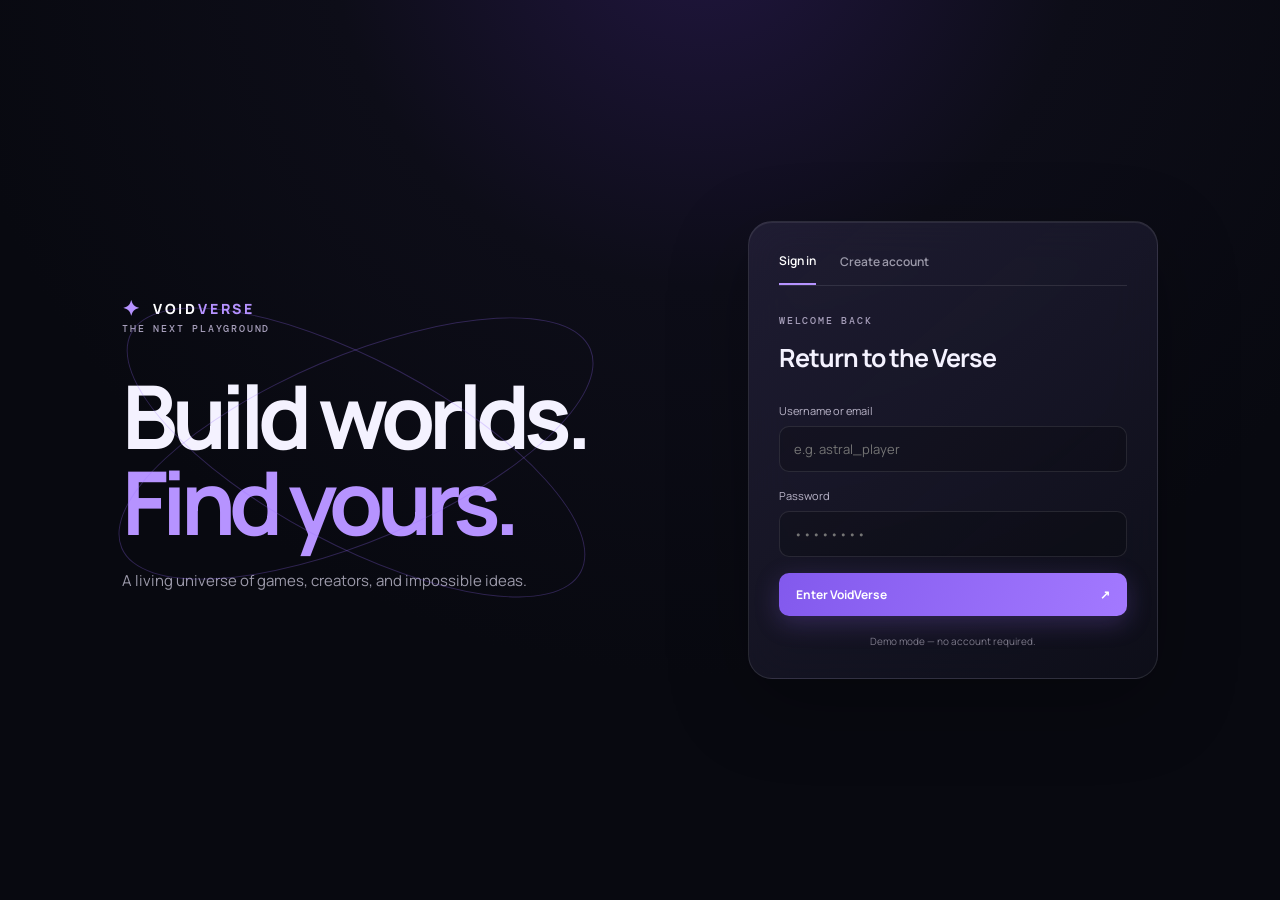
==== Website/VoidVerse/index.html @ f5cad40e "Add complete responsive VoidVerse game hub with economy, customization, and studio systems." ====
<!doctype html>
<html lang="en">
<head>
  <meta charset="UTF-8" />
  <meta name="viewport" content="width=device-width, initial-scale=1.0" />
  <meta name="theme-color" content="#090a12" />
  <title>VoidVerse — Play beyond the horizon</title>
  <link rel="stylesheet" href="styles.css" />
</head>
<body>
  <div class="ambient ambient-one"></div>
  <div class="ambient ambient-two"></div>

  <section class="auth-gate" id="authGate">
    <div class="auth-copy">
      <div class="brand-lockup"><span class="brand-mark">✦</span><span>VOID<span>VERSE</span></span></div>
      <p class="eyebrow">THE NEXT PLAYGROUND</p>
      <h1>Build worlds.<br /><em>Find yours.</em></h1>
      <p class="hero-copy">A living universe of games, creators, and impossible ideas.</p>
      <div class="orbit orbit-a"></div><div class="orbit orbit-b"></div>
    </div>
    <div class="auth-card glass-card">
      <div class="auth-tabs"><button class="tab active" data-auth="signin">Sign in</button><button class="tab" data-auth="signup">Create account</button></div>
      <div class="auth-form" data-form="signin">
        <p class="eyebrow">WELCOME BACK</p><h2>Return to the Verse</h2>
        <label>Username or email<input id="signinName" type="text" placeholder="e.g. astral_player" /></label>
        <label>Password<input id="signinPassword" type="password" placeholder="••••••••" /></label>
        <button class="primary full" id="signinButton">Enter VoidVerse <span>↗</span></button>
        <p class="form-note" id="signinNote">Demo mode — no account required.</p>
      </div>
      <div class="auth-form hidden" data-form="signup">
        <p class="eyebrow">START YOUR STORY</p><h2>Claim your constellation</h2>
        <label>Choose a username<input id="signupName" type="text" placeholder="e.g. nova_builder" /></label>
        <label>Email address<input id="signupEmail" type="email" placeholder="you@voidverse.space" /></label>
        <label>Create password<input id="signupPassword" type="password" placeholder="••••••••" /></label>
        <button class="primary full" id="signupButton">Create account <span>↗</span></button>
        <p class="form-note" id="signupNote">Your new profile begins with 150 TIX.</p>
      </div>
    </div>
  </section>

  <main class="app-shell hidden" id="appShell">
    <header class="topbar">
      <a class="brand-lockup" href="#top"><span class="brand-mark">✦</span><span>VOID<span>VERSE</span></span></a>
      <nav class="desktop-nav"><a class="nav-link active" href="#discover">Discover</a><a class="nav-link" href="#customize">Avatar</a><a class="nav-link" href="#studio">Studio</a></nav>
      <div class="top-actions"><div class="wallet-pill"><span class="tix-dot">T</span><strong id="topTix">150</strong><span class="vv-dot">✦</span><strong id="topVv">0</strong></div><button class="avatar-button" id="logoutButton">NV</button></div>
    </header>

    <section class="welcome" id="top"><div><p class="eyebrow">THURSDAY, SEPTEMBER 24</p><h1>Good evening, <span id="playerName">Nova</span>.</h1><p class="subtle">The Verse is waiting for your next move.</p></div><button class="icon-button" aria-label="Notifications">♢<i></i></button></section>

    <section class="featured glass-card" id="discover">
      <div class="featured-art"><div class="planet planet-one"></div><div class="planet planet-two"></div><div class="featured-star">✦</div><span class="floating-label label-one">NEW REALMS</span><span class="floating-label label-two">∞</span></div>
      <div class="featured-content"><div class="tag-row"><span class="tag violet">FEATURED</span><span class="tag">12K PLAYING</span></div><h2>Neon Drift:<br /><em>Afterlight</em></h2><p>Race through an electric city that never sleeps. Team up, drift fast, leave a mark.</p><button class="primary" id="playButton">Play now <span>↗</span></button></div>
    </section>

    <section class="section-block"><div class="section-heading"><div><p class="eyebrow">CURATED FOR YOU</p><h2>Explore worlds</h2></div><button class="text-button">View all <span>→</span></button></div><div class="game-grid"><article class="game-card"><div class="game-art art-cosmic"><span>✦</span></div><h3>Cosmic Garden</h3><p>Relaxing · 4.8 ★</p></article><article class="game-card"><div class="game-art art-echo"><span>◈</span></div><h3>Echoes of Nowhere</h3><p>Adventure · 4.9 ★</p></article><article class="game-card"><div class="game-art art-rush"><span>↯</span></div><h3>Hyper Rush</h3><p>Racing · 4.7 ★</p></article></div></section>

    <section class="economy-panel glass-card"><div class="section-heading"><div><p class="eyebrow">YOUR ECONOMY</p><h2>Vault</h2></div><span class="live-status"><i></i> LIVE</span></div><div class="wallet-grid"><div class="balance-card tix-card"><span class="currency-icon">T</span><div><span class="currency-label">TIX</span><strong id="tixBalance">150</strong><small>Earned currency</small></div></div><div class="balance-card vv-card"><span class="currency-icon">✦</span><div><span class="currency-label">VV TOKENS</span><strong id="vvBalance">0</strong><small>Premium currency</small></div></div></div><div class="exchange-card"><div><span class="eyebrow">TRANSACTION CARD</span><h3>Convert TIX to VV</h3><p>Burn exactly <b>50 TIX</b> to receive <b>10 VV Tokens</b>.</p></div><button class="secondary" id="exchangeButton">Exchange <span>↗</span></button></div><p class="toast" id="economyToast"></p></section>

    <section class="customizer-section" id="customize"><div class="section-heading"><div><p class="eyebrow">IDENTITY LAB</p><h2>Make it yours</h2></div><span class="section-count">01 / 03</span></div><div class="customizer-layout glass-card"><div class="avatar-stage"><div class="stage-grid"></div><div class="character"><div class="char-halo"></div><div class="char-head"><span class="char-eye left"></span><span class="char-eye right"></span></div><div class="char-body"></div><div class="char-leg left"></div><div class="char-leg right"></div></div><span class="stage-caption">LIVE PREVIEW</span></div><div class="custom-controls"><div class="control-group"><div class="control-title"><span>Color mesh</span><span class="selected-color" id="selectedColorName">Violet</span></div><div class="color-nodes"><button class="color-node selected" data-color="violet" aria-label="Violet"></button><button class="color-node cyan" data-color="cyan" aria-label="Cyan"></button><button class="color-node lime" data-color="lime" aria-label="Lime"></button><button class="color-node coral" data-color="coral" aria-label="Coral"></button><button class="color-node ice" data-color="ice" aria-label="Ice"></button></div></div><div class="control-group"><div class="control-title"><span>Featured items</span><span class="muted">VV ONLY</span></div><button class="item-row" data-cost="20" data-item="Prism visor"><span class="item-icon visor">◒</span><span><b>Prism visor</b><small>+12% aura</small></span><strong>20 ✦</strong></button><button class="item-row" data-cost="35" data-item="Orbit jacket"><span class="item-icon jacket">◇</span><span><b>Orbit jacket</b><small>Rare texture</small></span><strong>35 ✦</strong></button></div></div></div><p class="toast" id="customToast"></p></section>

    <section class="studio-section" id="studio"><div class="section-heading"><div><p class="eyebrow">CREATOR MODE</p><h2>Studio baseplate</h2></div><span class="tag violet">BETA</span></div><div class="studio-card glass-card"><div class="studio-visual"><div class="baseplate"><i></i><i></i><i></i><i></i><span>+</span></div></div><div class="studio-content"><h3>Make something that lasts.</h3><p>Drop a baseplate, shape the rules, and invite the Verse in. Publishing your first instance earns a developer reward.</p><div class="reward"><span class="reward-icon">T</span><span><b>Developer reward</b><small>+100 TIX on publish</small></span></div><button class="primary full" id="publishButton">Publish Instance <span>↗</span></button><p class="toast" id="studioToast"></p></div></div></section>
    <footer><span>✦ VOIDVERSE</span><span>Made for the curious.</span><span>v0.9.4</span></footer>
  </main>
  <script src="app.js"></script>
</body>
</html>
---- Website/VoidVerse/styles.css ----
@import url('https://fonts.googleapis.com/css2?family=DM+Mono:wght@400;500&family=Manrope:wght@400;500;600;700;800&display=swap');
:root{--bg:#080910;--panel:rgba(19,20,34,.74);--line:rgba(255,255,255,.1);--text:#f4f2ff;--muted:#9c9aaa;--purple:#966cff;--purple-bright:#b693ff;--cyan:#75e9e0;--pink:#f47cd8;--lime:#d8f67c;--orange:#ff9a6c;font-family:Manrope,sans-serif;color:var(--text);background:var(--bg)}*{box-sizing:border-box}html{scroll-behavior:smooth}body{margin:0;min-width:320px;background:radial-gradient(circle at 55% -10%,#211640 0,#0d0d18 31%,var(--bg) 63%);overflow-x:hidden}.hidden{display:none!important}.ambient{position:fixed;pointer-events:none;filter:blur(90px);opacity:.22;border-radius:50%;z-index:-1}.ambient-one{width:340px;height:340px;background:#6634de;left:-160px;top:28%}.ambient-two{width:270px;height:270px;background:#1e9d99;right:-130px;top:62%}.auth-gate{min-height:100svh;display:grid;grid-template-columns:1fr 410px;gap:clamp(30px,8vw,130px);align-items:center;max-width:1100px;margin:auto;padding:48px 32px}.auth-copy{position:relative}.brand-lockup{color:#fff;text-decoration:none;letter-spacing:.2em;font-size:14px;font-weight:800;display:flex;gap:10px;align-items:center}.brand-lockup>span:last-child>span{color:var(--purple-bright)}.brand-mark{display:grid;place-items:center;color:var(--purple-bright);font-size:21px}.eyebrow{color:#a79fbb;letter-spacing:.18em;font:500 10px 'DM Mono',monospace;margin:0 0 13px}.auth-copy h1{font-size:clamp(52px,7vw,88px);line-height:.97;letter-spacing:-.07em;margin:38px 0 26px}.auth-copy h1 em,.featured h2 em{color:var(--purple-bright);font-style:normal}.hero-copy,.subtle{color:var(--muted);font-size:15px}.orbit{position:absolute;border:1px solid rgba(150,108,255,.27);border-radius:50%;transform:rotate(-23deg)}.orbit-a{width:510px;height:185px;top:20%;left:-4%;}.orbit-b{width:510px;height:185px;top:21%;left:-4%;transform:rotate(28deg)}.glass-card{background:linear-gradient(140deg,rgba(36,33,57,.78),rgba(16,17,29,.7));border:1px solid var(--line);box-shadow:0 24px 80px rgba(0,0,0,.28),inset 0 1px rgba(255,255,255,.08);backdrop-filter:blur(22px);border-radius:24px}.auth-card{padding:30px}.auth-tabs{display:flex;border-bottom:1px solid var(--line);gap:24px;margin-bottom:28px}.tab{background:none;border:0;color:var(--muted);font:600 12px Manrope;padding:0 0 14px;cursor:pointer}.tab.active{color:#fff;border-bottom:2px solid var(--purple-bright)}.auth-form h2{font-size:25px;letter-spacing:-.04em;margin:0 0 28px}.auth-form label{display:block;color:#bbb6ca;font-size:11px;margin:16px 0}.auth-form input{display:block;width:100%;margin-top:8px;border:1px solid var(--line);background:rgba(0,0,0,.2);border-radius:10px;color:white;padding:13px 14px;outline:none;font:13px Manrope}.auth-form input:focus{border-color:var(--purple)}.primary,.secondary{border:0;border-radius:10px;padding:13px 17px;color:#fff;font:700 12px Manrope;cursor:pointer;transition:.2s}.primary{background:linear-gradient(110deg,#8259ed,#a379ff);box-shadow:0 7px 25px #7551bd55}.primary:hover,.secondary:hover{transform:translateY(-2px);filter:brightness(1.1)}.secondary{background:rgba(255,255,255,.08);border:1px solid var(--line)}.full{width:100%;display:flex;justify-content:space-between;align-items:center}.form-note{color:#7c7989;font-size:10px;text-align:center;margin:18px 0 0}.app-shell{max-width:1180px;margin:auto;padding:0 34px}.topbar{height:80px;display:flex;align-items:center;justify-content:space-between;border-bottom:1px solid rgba(255,255,255,.05)}.desktop-nav{display:flex;gap:30px;margin-left:65px}.nav-link{color:#767486;text-decoration:none;font-size:12px}.nav-link.active,.nav-link:hover{color:#fff}.top-actions{display:flex;align-items:center;gap:14px}.wallet-pill{display:flex;gap:7px;align-items:center;background:rgba(255,255,255,.05);border:1px solid var(--line);padding:8px 12px;border-radius:30px;font:11px 'DM Mono'}.tix-dot,.vv-dot,.reward-icon{display:grid;place-items:center;border-radius:50%;width:18px;height:18px;font-size:10px}.tix-dot,.reward-icon{background:var(--orange);color:#21100a}.vv-dot{color:#171022;background:var(--purple-bright)}.avatar-button{height:32px;width:32px;border:1px solid #9e7dff;background:#332061;color:#d6c7ff;border-radius:50%;font-size:9px;font-weight:700;cursor:pointer}.welcome{display:flex;justify-content:space-between;align-items:end;padding:58px 0 35px}.welcome h1{font-size:35px;letter-spacing:-.06em;margin:0 0 8px}.welcome h1 span{color:var(--purple-bright)}.icon-button{position:relative;background:none;border:1px solid var(--line);color:#b5b0c1;border-radius:50%;width:37px;height:37px;font-size:22px}.icon-button i{position:absolute;width:5px;height:5px;background:var(--pink);border-radius:50%;right:8px;top:7px}.featured{display:grid;grid-template-columns:1.05fr 1fr;overflow:hidden;min-height:300px}.featured-art{position:relative;overflow:hidden;background:radial-gradient(circle at 42% 43%,#9f42cb 0,#572b86 22%,#171634 54%,#090a11 80%);min-height:300px}.featured-art:after{content:'';position:absolute;inset:0;background:linear-gradient(130deg,transparent 40%,rgba(0,0,0,.7))}.planet{position:absolute;border-radius:50%;filter:blur(1px)}.planet-one{height:180px;width:180px;background:linear-gradient(135deg,#ffd59a,#f078aa 30%,#5b4ce0 70%);left:22%;top:20%;box-shadow:0 0 45px #f26fe6}.planet-two{height:75px;width:75px;background:#4ae0cb;right:12%;top:9%;box-shadow:0 0 25px #54e5d2}.featured-star{position:absolute;z-index:2;right:22%;bottom:21%;color:#fff;font-size:38px}.floating-label{position:absolute;z-index:3;background:#ffffff12;border:1px solid #ffffff2c;border-radius:20px;padding:6px 10px;font:9px 'DM Mono';backdrop-filter:blur(8px)}.label-one{left:9%;top:15%}.label-two{right:10%;bottom:20%;color:var(--purple-bright);font-size:22px}.featured-content{padding:41px 44px}.tag-row{display:flex;gap:7px}.tag{border:1px solid var(--line);border-radius:30px;padding:5px 8px;color:#bbb5c6;font:9px 'DM Mono'}.tag.violet{border-color:#7f5bc2;background:#7743a544;color:#d7c5ff}.featured h2{font-size:40px;letter-spacing:-.06em;line-height:.98;margin:22px 0 13px}.featured-content p{color:var(--muted);font-size:12px;line-height:1.6;max-width:360px;margin-bottom:26px}.section-block,.economy-panel,.customizer-section,.studio-section{margin-top:70px}.section-heading{display:flex;justify-content:space-between;align-items:end;margin-bottom:20px}.section-heading h2{font-size:25px;letter-spacing:-.05em;margin:0}.text-button{border:0;background:none;color:#a88aff;font-size:11px;cursor:pointer}.text-button span{font-size:16px;margin-left:8px}.game-grid{display:grid;grid-template-columns:repeat(3,1fr);gap:15px}.game-card h3{font-size:13px;margin:12px 0 4px}.game-card p{color:#777485;font-size:10px;margin:0}.game-art{height:170px;border:1px solid var(--line);border-radius:14px;display:grid;place-items:center;overflow:hidden;position:relative}.game-art span{font-size:58px;color:white;opacity:.78}.art-cosmic{background:radial-gradient(circle at 42% 35%,#f2ac78,#8950bd 35%,#171338 70%)}.art-echo{background:radial-gradient(circle at 50% 36%,#e8bc90,#bb568f 30%,#191323 67%)}.art-rush{background:linear-gradient(140deg,#0b3755,#101a36 42%,#d5518f)}.economy-panel{padding:28px}.live-status,.section-count,.muted{font:10px 'DM Mono';color:#8a8597}.live-status i{display:inline-block;width:6px;height:6px;border-radius:50%;background:#78f0ba;margin-right:6px}.wallet-grid{display:grid;grid-template-columns:1fr 1fr;gap:12px}.balance-card{display:flex;align-items:center;gap:14px;padding:18px;border-radius:13px;border:1px solid var(--line)}.balance-card.tix-card{background:linear-gradient(120deg,#31201b66,#ffffff04)}.balance-card.vv-card{background:linear-gradient(120deg,#30214c99,#ffffff04)}.currency-icon{display:grid;place-items:center;border-radius:10px;width:35px;height:35px;background:#ff986b;color:#32140b;font-weight:800}.vv-card .currency-icon{background:#a77bff;color:#231040}.currency-label{font:9px 'DM Mono';color:#a8a2b1;display:block}.balance-card strong{font-size:25px;display:block;margin:3px 0}.balance-card small{color:#747080;font-size:10px}.exchange-card{display:flex;justify-content:space-between;align-items:center;border-top:1px solid var(--line);margin-top:22px;padding-top:20px}.exchange-card h3{margin:4px 0;font-size:14px}.exchange-card p{color:#888492;font-size:11px;margin:0}.toast{font-size:11px;color:var(--cyan);min-height:14px;margin:12px 0 0}.customizer-layout{display:grid;grid-template-columns:1fr 1fr;overflow:hidden}.avatar-stage{min-height:390px;position:relative;display:grid;place-items:center;background:radial-gradient(circle at 50% 45%,#4b2a91 0,#1b173b 35%,#10101d 70%);overflow:hidden}.stage-grid{position:absolute;inset:0;opacity:.18;background-image:linear-gradient(#a480ff 1px,transparent 1px),linear-gradient(90deg,#a480ff 1px,transparent 1px);background-size:35px 35px;transform:perspective(230px) rotateX(55deg) scale(1.7) translateY(60px)}.character{position:relative;z-index:1;height:220px;width:110px;filter:drop-shadow(0 20px 20px #06040c)}.char-halo{position:absolute;width:210px;height:210px;left:-50px;top:-20px;border-radius:50%;border:1px solid #b492ff55;box-shadow:0 0 50px #9b6bff66}.char-head{position:absolute;width:78px;height:78px;top:8px;left:16px;border-radius:24px;background:linear-gradient(135deg,#caa8ff,#6650bf);border:2px solid #dfd0ff}.char-eye{position:absolute;width:8px;height:14px;border-radius:50%;background:#1a1235;top:34px}.char-eye.left{left:22px}.char-eye.right{right:22px}.char-body{position:absolute;width:94px;height:100px;left:8px;top:83px;border-radius:22px 22px 14px 14px;background:linear-gradient(150deg,#b16dff,#5b27a3);border:2px solid #bd8cff}.char-leg{position:absolute;top:175px;width:38px;height:56px;background:#31205d;border-radius:10px}.char-leg.left{left:11px}.char-leg.right{right:11px}.stage-caption{position:absolute;bottom:20px;left:22px;color:#9f94b6;font:9px 'DM Mono';letter-spacing:.12em}.custom-controls{padding:31px}.control-group{border-bottom:1px solid var(--line);padding-bottom:25px;margin-bottom:23px}.control-group:last-child{border:0;margin:0;padding:0}.control-title{display:flex;justify-content:space-between;color:#e7e2ef;font-size:12px;margin-bottom:15px}.selected-color{color:var(--purple-bright);font:10px 'DM Mono'}.color-nodes{display:flex;gap:10px}.color-node{width:29px;height:29px;border-radius:50%;border:2px solid transparent;background:#a779ff;cursor:pointer}.color-node.cyan{background:var(--cyan)}.color-node.lime{background:var(--lime)}.color-node.coral{background:var(--orange)}.color-node.ice{background:#c7d8ff}.color-node.selected{border-color:#fff;box-shadow:0 0 0 3px #9164dd88}.item-row{width:100%;border:0;border-bottom:1px solid var(--line);background:none;color:#fff;display:flex;align-items:center;text-align:left;padding:12px 0;gap:11px;cursor:pointer}.item-row:last-child{border:0}.item-icon{width:34px;height:34px;border-radius:9px;background:#312559;display:grid;place-items:center;color:#bd9cff;font-size:22px}.item-row span:nth-child(2){flex:1}.item-row b,.item-row small{display:block}.item-row b{font-size:11px}.item-row small{font-size:9px;color:#747080;margin-top:3px}.item-row strong{font:10px 'DM Mono';color:var(--purple-bright)}.studio-card{display:grid;grid-template-columns:1fr 1fr;overflow:hidden}.studio-visual{min-height:280px;display:grid;place-items:center;background:radial-gradient(circle,#47336b,#141322 65%)}.baseplate{width:230px;height:150px;transform:perspective(400px) rotateX(55deg) rotateZ(-20deg);background:linear-gradient(90deg,#282241 1px,transparent 1px),linear-gradient(#282241 1px,transparent 1px),#241d43;background-size:22px 22px;border:1px solid #9873e8;box-shadow:0 0 35px #7043bd88;position:relative}.baseplate span{position:absolute;inset:0;display:grid;place-items:center;color:#b695ff;font-size:35px}.studio-content{padding:31px}.studio-content h3{font-size:20px;margin:0 0 12px}.studio-content>p{font-size:11px;color:#918c9c;line-height:1.7}.reward{display:flex;gap:10px;align-items:center;background:#ffffff08;border:1px solid var(--line);border-radius:10px;padding:11px;margin:20px 0}.reward span:nth-child(2) b,.reward span:nth-child(2) small{display:block}.reward b{font-size:10px}.reward small{font-size:9px;color:#858091;margin-top:3px}footer{display:flex;justify-content:space-between;color:#676273;border-top:1px solid var(--line);margin-top:80px;padding:28px 0;font:9px 'DM Mono';letter-spacing:.08em}
@media(max-width:760px){.auth-gate{display:block;padding:28px 20px}.auth-copy{padding:30px 0 45px}.auth-copy h1{font-size:55px;margin:32px 0 18px}.orbit{display:none}.auth-card{max-width:440px;margin:auto}.app-shell{padding:0 18px}.topbar{height:68px}.desktop-nav{display:none}.top-actions{margin-left:auto}.welcome{padding:42px 0 26px}.welcome h1{font-size:28px}.featured{grid-template-columns:1fr}.featured-art{min-height:220px}.featured-content{padding:27px}.featured h2{font-size:34px}.game-grid{grid-template-columns:repeat(2,1fr)}.game-card:last-child{display:none}.game-art{height:135px}.wallet-grid,.customizer-layout,.studio-card{grid-template-columns:1fr}.economy-panel{padding:20px}.exchange-card{display:block}.exchange-card .secondary{margin-top:17px;width:100%}.avatar-stage{min-height:300px}.custom-controls{padding:24px}.studio-visual{min-height:200px}.studio-content{padding:25px}footer{margin-top:55px;font-size:8px}}
@media(max-width:390px){.wallet-pill{gap:4px;padding:7px}.wallet-pill strong{font-size:10px}.brand-lockup{font-size:12px}.auth-card{padding:23px}}
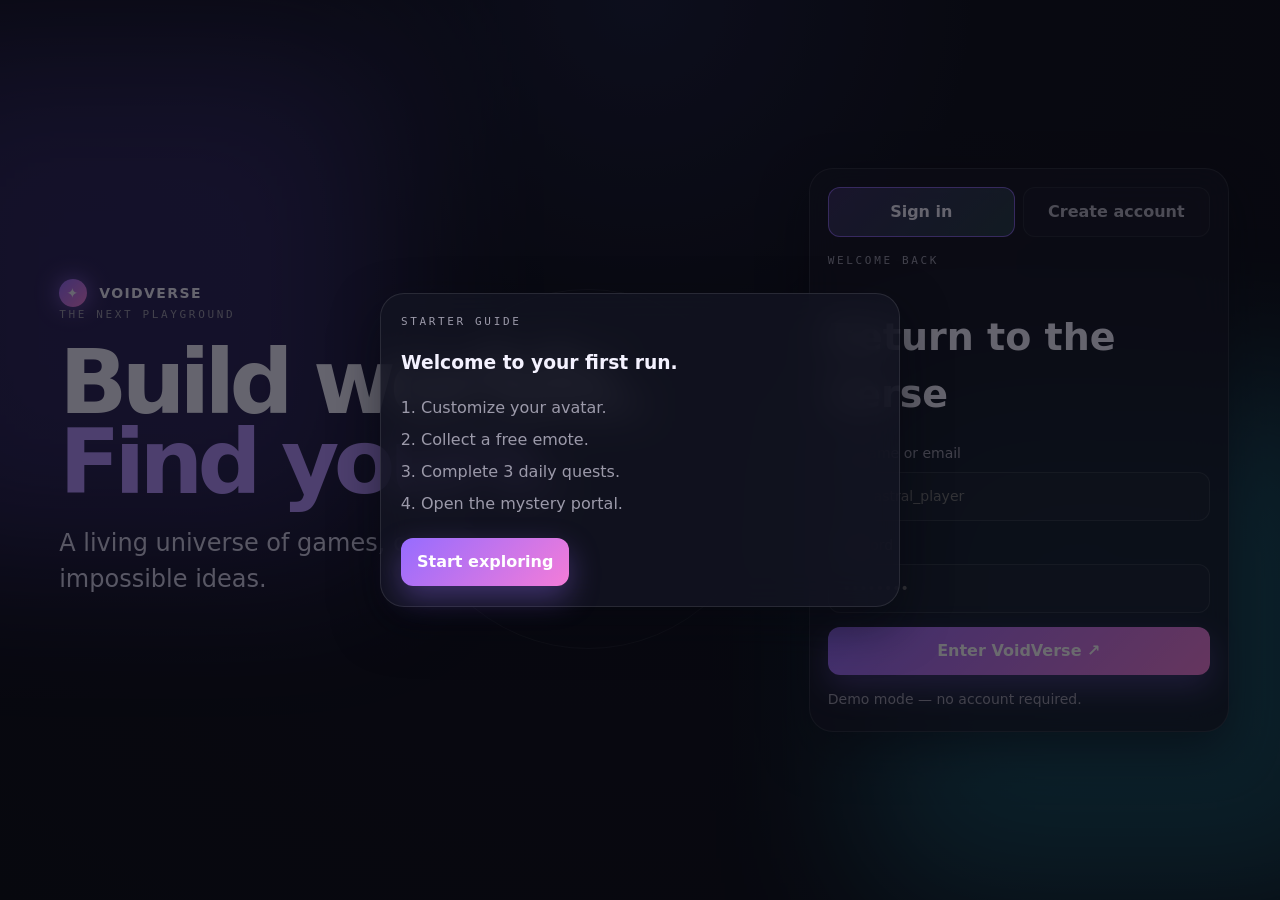
==== commit 417a0e38: "Restore VoidVerse frontend files and configure Nginx serving Co-authored-by: base44-builder[bot] <24" ====
--- a/Website/VoidVerse/index.html
+++ b/Website/VoidVerse/index.html
@@ -6,6 +6,7 @@
   <meta name="theme-color" content="#090a12" />
   <title>VoidVerse — Play beyond the horizon</title>
   <link rel="stylesheet" href="styles.css" />
+  <link rel="manifest" href="manifest.webmanifest" />
 </head>
 <body>
   <div class="ambient ambient-one"></div>
@@ -19,17 +20,25 @@
       <p class="hero-copy">A living universe of games, creators, and impossible ideas.</p>
       <div class="orbit orbit-a"></div><div class="orbit orbit-b"></div>
     </div>
+
     <div class="auth-card glass-card">
-      <div class="auth-tabs"><button class="tab active" data-auth="signin">Sign in</button><button class="tab" data-auth="signup">Create account</button></div>
+      <div class="auth-tabs">
+        <button class="tab active" data-auth="signin">Sign in</button>
+        <button class="tab" data-auth="signup">Create account</button>
+      </div>
+
       <div class="auth-form" data-form="signin">
-        <p class="eyebrow">WELCOME BACK</p><h2>Return to the Verse</h2>
+        <p class="eyebrow">WELCOME BACK</p>
+        <h2>Return to the Verse</h2>
         <label>Username or email<input id="signinName" type="text" placeholder="e.g. astral_player" /></label>
         <label>Password<input id="signinPassword" type="password" placeholder="••••••••" /></label>
         <button class="primary full" id="signinButton">Enter VoidVerse <span>↗</span></button>
         <p class="form-note" id="signinNote">Demo mode — no account required.</p>
       </div>
+
       <div class="auth-form hidden" data-form="signup">
-        <p class="eyebrow">START YOUR STORY</p><h2>Claim your constellation</h2>
+        <p class="eyebrow">START YOUR STORY</p>
+        <h2>Claim your constellation</h2>
         <label>Choose a username<input id="signupName" type="text" placeholder="e.g. nova_builder" /></label>
         <label>Email address<input id="signupEmail" type="email" placeholder="you@voidverse.space" /></label>
         <label>Create password<input id="signupPassword" type="password" placeholder="••••••••" /></label>
@@ -42,26 +51,223 @@
   <main class="app-shell hidden" id="appShell">
     <header class="topbar">
       <a class="brand-lockup" href="#top"><span class="brand-mark">✦</span><span>VOID<span>VERSE</span></span></a>
-      <nav class="desktop-nav"><a class="nav-link active" href="#discover">Discover</a><a class="nav-link" href="#customize">Avatar</a><a class="nav-link" href="#studio">Studio</a></nav>
-      <div class="top-actions"><div class="wallet-pill"><span class="tix-dot">T</span><strong id="topTix">150</strong><span class="vv-dot">✦</span><strong id="topVv">0</strong></div><button class="avatar-button" id="logoutButton">NV</button></div>
+      <nav class="desktop-nav">
+        <a class="nav-link active" href="#discover">Discover</a>
+        <a class="nav-link" href="#customize">Avatar</a>
+        <a class="nav-link" href="#quests">Quests</a>
+        <a class="nav-link" href="#studio">Studio</a>
+      </nav>
+      <div class="top-actions">
+        <div class="wallet-pill">
+          <span class="tix-dot">T</span><strong id="topTix">150</strong>
+          <span class="vv-dot">✦</span><strong id="topVv">0</strong>
+        </div>
+        <button class="secondary tiny" id="logOutButton">Log out</button>
+      </div>
     </header>
 
-    <section class="welcome" id="top"><div><p class="eyebrow">THURSDAY, SEPTEMBER 24</p><h1>Good evening, <span id="playerName">Nova</span>.</h1><p class="subtle">The Verse is waiting for your next move.</p></div><button class="icon-button" aria-label="Notifications">♢<i></i></button></section>
+    <section class="welcome" id="top">
+      <div>
+        <p class="eyebrow" id="dateLabel">THURSDAY, SEPTEMBER 24</p>
+        <h1>Good evening, <span id="playerName">Nova</span>.</h1>
+        <p class="subtle">The Verse is waiting for your next moment of wonder.</p>
+      </div>
+      <div class="welcome-actions">
+        <button class="primary" id="playPortalButton">Enter Portal</button>
+        <button class="ghost" id="photoModeButton">Photo mode</button>
+      </div>
+    </section>
 
     <section class="featured glass-card" id="discover">
-      <div class="featured-art"><div class="planet planet-one"></div><div class="planet planet-two"></div><div class="featured-star">✦</div><span class="floating-label label-one">NEW REALMS</span><span class="floating-label label-two">∞</span></div>
-      <div class="featured-content"><div class="tag-row"><span class="tag violet">FEATURED</span><span class="tag">12K PLAYING</span></div><h2>Neon Drift:<br /><em>Afterlight</em></h2><p>Race through an electric city that never sleeps. Team up, drift fast, leave a mark.</p><button class="primary" id="playButton">Play now <span>↗</span></button></div>
-    </section>
-
-    <section class="section-block"><div class="section-heading"><div><p class="eyebrow">CURATED FOR YOU</p><h2>Explore worlds</h2></div><button class="text-button">View all <span>→</span></button></div><div class="game-grid"><article class="game-card"><div class="game-art art-cosmic"><span>✦</span></div><h3>Cosmic Garden</h3><p>Relaxing · 4.8 ★</p></article><article class="game-card"><div class="game-art art-echo"><span>◈</span></div><h3>Echoes of Nowhere</h3><p>Adventure · 4.9 ★</p></article><article class="game-card"><div class="game-art art-rush"><span>↯</span></div><h3>Hyper Rush</h3><p>Racing · 4.7 ★</p></article></div></section>
-
-    <section class="economy-panel glass-card"><div class="section-heading"><div><p class="eyebrow">YOUR ECONOMY</p><h2>Vault</h2></div><span class="live-status"><i></i> LIVE</span></div><div class="wallet-grid"><div class="balance-card tix-card"><span class="currency-icon">T</span><div><span class="currency-label">TIX</span><strong id="tixBalance">150</strong><small>Earned currency</small></div></div><div class="balance-card vv-card"><span class="currency-icon">✦</span><div><span class="currency-label">VV TOKENS</span><strong id="vvBalance">0</strong><small>Premium currency</small></div></div></div><div class="exchange-card"><div><span class="eyebrow">TRANSACTION CARD</span><h3>Convert TIX to VV</h3><p>Burn exactly <b>50 TIX</b> to receive <b>10 VV Tokens</b>.</p></div><button class="secondary" id="exchangeButton">Exchange <span>↗</span></button></div><p class="toast" id="economyToast"></p></section>
-
-    <section class="customizer-section" id="customize"><div class="section-heading"><div><p class="eyebrow">IDENTITY LAB</p><h2>Make it yours</h2></div><span class="section-count">01 / 03</span></div><div class="customizer-layout glass-card"><div class="avatar-stage"><div class="stage-grid"></div><div class="character"><div class="char-halo"></div><div class="char-head"><span class="char-eye left"></span><span class="char-eye right"></span></div><div class="char-body"></div><div class="char-leg left"></div><div class="char-leg right"></div></div><span class="stage-caption">LIVE PREVIEW</span></div><div class="custom-controls"><div class="control-group"><div class="control-title"><span>Color mesh</span><span class="selected-color" id="selectedColorName">Violet</span></div><div class="color-nodes"><button class="color-node selected" data-color="violet" aria-label="Violet"></button><button class="color-node cyan" data-color="cyan" aria-label="Cyan"></button><button class="color-node lime" data-color="lime" aria-label="Lime"></button><button class="color-node coral" data-color="coral" aria-label="Coral"></button><button class="color-node ice" data-color="ice" aria-label="Ice"></button></div></div><div class="control-group"><div class="control-title"><span>Featured items</span><span class="muted">VV ONLY</span></div><button class="item-row" data-cost="20" data-item="Prism visor"><span class="item-icon visor">◒</span><span><b>Prism visor</b><small>+12% aura</small></span><strong>20 ✦</strong></button><button class="item-row" data-cost="35" data-item="Orbit jacket"><span class="item-icon jacket">◇</span><span><b>Orbit jacket</b><small>Rare texture</small></span><strong>35 ✦</strong></button></div></div></div><p class="toast" id="customToast"></p></section>
-
-    <section class="studio-section" id="studio"><div class="section-heading"><div><p class="eyebrow">CREATOR MODE</p><h2>Studio baseplate</h2></div><span class="tag violet">BETA</span></div><div class="studio-card glass-card"><div class="studio-visual"><div class="baseplate"><i></i><i></i><i></i><i></i><span>+</span></div></div><div class="studio-content"><h3>Make something that lasts.</h3><p>Drop a baseplate, shape the rules, and invite the Verse in. Publishing your first instance earns a developer reward.</p><div class="reward"><span class="reward-icon">T</span><span><b>Developer reward</b><small>+100 TIX on publish</small></span></div><button class="primary full" id="publishButton">Publish Instance <span>↗</span></button><p class="toast" id="studioToast"></p></div></div></section>
-    <footer><span>✦ VOIDVERSE</span><span>Made for the curious.</span><span>v0.9.4</span></footer>
+      <div class="featured-art">
+        <div class="planet planet-one"></div>
+        <div class="planet planet-two"></div>
+        <div class="featured-star">✦</div>
+        <span class="floating-label label-one">NEW REALMS</span>
+        <span class="floating-label label-two">12K PLAYING</span>
+      </div>
+      <div class="featured-content">
+        <div class="tag-row">
+          <span class="tag violet">FEATURED</span>
+          <span class="tag">12K PLAYING</span>
+        </div>
+        <h2>Neon Drift:<br /><em>Afterlight</em></h2>
+        <p>Race through endless light trails, dodge gravity ripples, and outpace rival creators in the galaxy’s loudest arena.</p>
+        <button class="primary" type="button">Join world</button>
+      </div>
+    </section>
+
+    <section class="section-block worlds-section">
+      <div class="section-heading">
+        <div>
+          <p class="eyebrow">CURATED FOR YOU</p>
+          <h2>Explore worlds</h2>
+        </div>
+        <button class="text-button" type="button">View all <span>→</span></button>
+      </div>
+
+      <div class="world-grid">
+        <article class="world-card glass-card">
+          <div class="world-thumb thumb-one"></div>
+          <div class="world-copy">
+            <h3>Galaxy Garden</h3>
+            <p>Grow impossible flowers and decorate floating islands.</p>
+          </div>
+        </article>
+        <article class="world-card glass-card">
+          <div class="world-thumb thumb-two"></div>
+          <div class="world-copy">
+            <h3>Skyline Rush</h3>
+            <p>Boost through neon rails and push your speedrun score.</p>
+          </div>
+        </article>
+        <article class="world-card glass-card">
+          <div class="world-thumb thumb-three"></div>
+          <div class="world-copy">
+            <h3>Stone Drift</h3>
+            <p>Build a floating home and meet up with friends at sunset.</p>
+          </div>
+        </article>
+      </div>
+    </section>
+
+    <section class="economy-panel glass-card">
+      <div class="section-heading">
+        <div>
+          <p class="eyebrow">YOUR ECONOMY</p>
+          <h2>Vault</h2>
+        </div>
+        <span class="live-status"><i></i> LIVE</span>
+      </div>
+      <div class="economy-grid">
+        <div class="currency-box">
+          <span class="eyebrow">TIX</span>
+          <strong id="tixBalance">150</strong>
+          <small>Starter currency</small>
+        </div>
+        <div class="currency-box highlight">
+          <span class="eyebrow">VV Tokens</span>
+          <strong id="vvBalance">0</strong>
+          <small>Cosmic premium economy</small>
+        </div>
+        <div class="currency-box action-box">
+          <span class="eyebrow">EXCHANGE</span>
+          <button class="primary" id="exchangeButton">Trade 50 TIX → 10 VV</button>
+          <small id="economyToast"></small>
+        </div>
+      </div>
+    </section>
+
+    <section class="customizer-section glass-card" id="customize">
+      <div class="section-heading">
+        <div>
+          <p class="eyebrow">IDENTITY LAB</p>
+          <h2>Make it yours</h2>
+        </div>
+        <span class="section-count">01 / 03</span>
+      </div>
+
+      <div class="customizer-grid">
+        <div class="avatar-stage">
+          <div class="avatar-shell">
+            <div class="avatar-shadow"></div>
+            <div id="avatarPreview" class="avatar-preview"> </div>
+          </div>
+          <div class="avatar-controls">
+            <button class="chip active" data-color="violet">Violet</button>
+            <button class="chip" data-color="cyan">Cyan</button>
+            <button class="chip" data-color="pink">Pink</button>
+            <button class="chip" data-color="lime">Lime</button>
+          </div>
+        </div>
+
+        <div class="catalog-panel">
+          <div class="catalog-header">
+            <h3>Items</h3>
+            <span class="tag violet" id="catalogNote">Starter kit</span>
+          </div>
+          <div id="itemCatalog" class="catalog-list"></div>
+          <h3 class="emote-title">Emotes</h3>
+          <div id="emoteCatalog" class="catalog-list"></div>
+        </div>
+      </div>
+    </section>
+
+    <section class="quest-panel glass-card" id="quests">
+      <div class="section-heading">
+        <div>
+          <p class="eyebrow">STORYLINE</p>
+          <h2>Daily quests</h2>
+        </div>
+        <span class="tag violet">3 active</span>
+      </div>
+      <div id="questList" class="quest-list"></div>
+    </section>
+
+    <section class="badges-panel glass-card" id="badges">
+      <div class="section-heading">
+        <div>
+          <p class="eyebrow">COLLECTION</p>
+          <h2>Badges</h2>
+        </div>
+      </div>
+      <div id="badgeList" class="badge-list"></div>
+    </section>
+
+    <section class="portal-panel glass-card" id="studio">
+      <div class="section-heading">
+        <div>
+          <p class="eyebrow">MYSTERY PORTAL</p>
+          <h2>Portal of whispers</h2>
+        </div>
+        <span class="tag violet">Secret room</span>
+      </div>
+      <div class="portal-content">
+        <div class="portal-visual">
+          <div class="portal-core">✦</div>
+        </div>
+        <div class="portal-copy">
+          <p class="subtle">Explore the hidden portal to find rare rewards and world secrets.</p>
+          <button class="primary" id="portalSecretButton">Open the portal</button>
+          <p id="portalStatus" class="portal-status">Nothing here yet…</p>
+        </div>
+      </div>
+    </section>
+
+    <footer>
+      <span>✦ VOIDVERSE</span>
+      <span>Made for the curious.</span>
+      <span>v0.9.6</span>
+    </footer>
   </main>
+
+  <div id="tutorialOverlay" class="tutorial-overlay hidden">
+    <div class="tutorial-card glass-card">
+      <p class="eyebrow">STARTER GUIDE</p>
+      <h3>Welcome to your first run.</h3>
+      <ol>
+        <li>Customize your avatar.</li>
+        <li>Collect a free emote.</li>
+        <li>Complete 3 daily quests.</li>
+        <li>Open the mystery portal.</li>
+      </ol>
+      <button class="primary" id="closeTutorialButton">Start exploring</button>
+    </div>
+  </div>
+
+  <div id="photoOverlay" class="photo-overlay hidden">
+    <div class="photo-card glass-card">
+      <div class="photo-header">
+        <h3>Photo mode</h3>
+        <button class="ghost" id="closePhotoButton">Close</button>
+      </div>
+      <div class="photo-preview">
+        <div id="photoAvatar" class="avatar-preview large"> </div>
+      </div>
+      <p id="photoCaption">VoidVerse moment captured.</p>
+    </div>
+  </div>
+
   <script src="app.js"></script>
 </body>
 </html>
--- a/Website/VoidVerse/styles.css
+++ b/Website/VoidVerse/styles.css
@@ -1,4 +1,630 @@
-@import url('https://fonts.googleapis.com/css2?family=DM+Mono:wght@400;500&family=Manrope:wght@400;500;600;700;800&display=swap');
-:root{--bg:#080910;--panel:rgba(19,20,34,.74);--line:rgba(255,255,255,.1);--text:#f4f2ff;--muted:#9c9aaa;--purple:#966cff;--purple-bright:#b693ff;--cyan:#75e9e0;--pink:#f47cd8;--lime:#d8f67c;--orange:#ff9a6c;font-family:Manrope,sans-serif;color:var(--text);background:var(--bg)}*{box-sizing:border-box}html{scroll-behavior:smooth}body{margin:0;min-width:320px;background:radial-gradient(circle at 55% -10%,#211640 0,#0d0d18 31%,var(--bg) 63%);overflow-x:hidden}.hidden{display:none!important}.ambient{position:fixed;pointer-events:none;filter:blur(90px);opacity:.22;border-radius:50%;z-index:-1}.ambient-one{width:340px;height:340px;background:#6634de;left:-160px;top:28%}.ambient-two{width:270px;height:270px;background:#1e9d99;right:-130px;top:62%}.auth-gate{min-height:100svh;display:grid;grid-template-columns:1fr 410px;gap:clamp(30px,8vw,130px);align-items:center;max-width:1100px;margin:auto;padding:48px 32px}.auth-copy{position:relative}.brand-lockup{color:#fff;text-decoration:none;letter-spacing:.2em;font-size:14px;font-weight:800;display:flex;gap:10px;align-items:center}.brand-lockup>span:last-child>span{color:var(--purple-bright)}.brand-mark{display:grid;place-items:center;color:var(--purple-bright);font-size:21px}.eyebrow{color:#a79fbb;letter-spacing:.18em;font:500 10px 'DM Mono',monospace;margin:0 0 13px}.auth-copy h1{font-size:clamp(52px,7vw,88px);line-height:.97;letter-spacing:-.07em;margin:38px 0 26px}.auth-copy h1 em,.featured h2 em{color:var(--purple-bright);font-style:normal}.hero-copy,.subtle{color:var(--muted);font-size:15px}.orbit{position:absolute;border:1px solid rgba(150,108,255,.27);border-radius:50%;transform:rotate(-23deg)}.orbit-a{width:510px;height:185px;top:20%;left:-4%;}.orbit-b{width:510px;height:185px;top:21%;left:-4%;transform:rotate(28deg)}.glass-card{background:linear-gradient(140deg,rgba(36,33,57,.78),rgba(16,17,29,.7));border:1px solid var(--line);box-shadow:0 24px 80px rgba(0,0,0,.28),inset 0 1px rgba(255,255,255,.08);backdrop-filter:blur(22px);border-radius:24px}.auth-card{padding:30px}.auth-tabs{display:flex;border-bottom:1px solid var(--line);gap:24px;margin-bottom:28px}.tab{background:none;border:0;color:var(--muted);font:600 12px Manrope;padding:0 0 14px;cursor:pointer}.tab.active{color:#fff;border-bottom:2px solid var(--purple-bright)}.auth-form h2{font-size:25px;letter-spacing:-.04em;margin:0 0 28px}.auth-form label{display:block;color:#bbb6ca;font-size:11px;margin:16px 0}.auth-form input{display:block;width:100%;margin-top:8px;border:1px solid var(--line);background:rgba(0,0,0,.2);border-radius:10px;color:white;padding:13px 14px;outline:none;font:13px Manrope}.auth-form input:focus{border-color:var(--purple)}.primary,.secondary{border:0;border-radius:10px;padding:13px 17px;color:#fff;font:700 12px Manrope;cursor:pointer;transition:.2s}.primary{background:linear-gradient(110deg,#8259ed,#a379ff);box-shadow:0 7px 25px #7551bd55}.primary:hover,.secondary:hover{transform:translateY(-2px);filter:brightness(1.1)}.secondary{background:rgba(255,255,255,.08);border:1px solid var(--line)}.full{width:100%;display:flex;justify-content:space-between;align-items:center}.form-note{color:#7c7989;font-size:10px;text-align:center;margin:18px 0 0}.app-shell{max-width:1180px;margin:auto;padding:0 34px}.topbar{height:80px;display:flex;align-items:center;justify-content:space-between;border-bottom:1px solid rgba(255,255,255,.05)}.desktop-nav{display:flex;gap:30px;margin-left:65px}.nav-link{color:#767486;text-decoration:none;font-size:12px}.nav-link.active,.nav-link:hover{color:#fff}.top-actions{display:flex;align-items:center;gap:14px}.wallet-pill{display:flex;gap:7px;align-items:center;background:rgba(255,255,255,.05);border:1px solid var(--line);padding:8px 12px;border-radius:30px;font:11px 'DM Mono'}.tix-dot,.vv-dot,.reward-icon{display:grid;place-items:center;border-radius:50%;width:18px;height:18px;font-size:10px}.tix-dot,.reward-icon{background:var(--orange);color:#21100a}.vv-dot{color:#171022;background:var(--purple-bright)}.avatar-button{height:32px;width:32px;border:1px solid #9e7dff;background:#332061;color:#d6c7ff;border-radius:50%;font-size:9px;font-weight:700;cursor:pointer}.welcome{display:flex;justify-content:space-between;align-items:end;padding:58px 0 35px}.welcome h1{font-size:35px;letter-spacing:-.06em;margin:0 0 8px}.welcome h1 span{color:var(--purple-bright)}.icon-button{position:relative;background:none;border:1px solid var(--line);color:#b5b0c1;border-radius:50%;width:37px;height:37px;font-size:22px}.icon-button i{position:absolute;width:5px;height:5px;background:var(--pink);border-radius:50%;right:8px;top:7px}.featured{display:grid;grid-template-columns:1.05fr 1fr;overflow:hidden;min-height:300px}.featured-art{position:relative;overflow:hidden;background:radial-gradient(circle at 42% 43%,#9f42cb 0,#572b86 22%,#171634 54%,#090a11 80%);min-height:300px}.featured-art:after{content:'';position:absolute;inset:0;background:linear-gradient(130deg,transparent 40%,rgba(0,0,0,.7))}.planet{position:absolute;border-radius:50%;filter:blur(1px)}.planet-one{height:180px;width:180px;background:linear-gradient(135deg,#ffd59a,#f078aa 30%,#5b4ce0 70%);left:22%;top:20%;box-shadow:0 0 45px #f26fe6}.planet-two{height:75px;width:75px;background:#4ae0cb;right:12%;top:9%;box-shadow:0 0 25px #54e5d2}.featured-star{position:absolute;z-index:2;right:22%;bottom:21%;color:#fff;font-size:38px}.floating-label{position:absolute;z-index:3;background:#ffffff12;border:1px solid #ffffff2c;border-radius:20px;padding:6px 10px;font:9px 'DM Mono';backdrop-filter:blur(8px)}.label-one{left:9%;top:15%}.label-two{right:10%;bottom:20%;color:var(--purple-bright);font-size:22px}.featured-content{padding:41px 44px}.tag-row{display:flex;gap:7px}.tag{border:1px solid var(--line);border-radius:30px;padding:5px 8px;color:#bbb5c6;font:9px 'DM Mono'}.tag.violet{border-color:#7f5bc2;background:#7743a544;color:#d7c5ff}.featured h2{font-size:40px;letter-spacing:-.06em;line-height:.98;margin:22px 0 13px}.featured-content p{color:var(--muted);font-size:12px;line-height:1.6;max-width:360px;margin-bottom:26px}.section-block,.economy-panel,.customizer-section,.studio-section{margin-top:70px}.section-heading{display:flex;justify-content:space-between;align-items:end;margin-bottom:20px}.section-heading h2{font-size:25px;letter-spacing:-.05em;margin:0}.text-button{border:0;background:none;color:#a88aff;font-size:11px;cursor:pointer}.text-button span{font-size:16px;margin-left:8px}.game-grid{display:grid;grid-template-columns:repeat(3,1fr);gap:15px}.game-card h3{font-size:13px;margin:12px 0 4px}.game-card p{color:#777485;font-size:10px;margin:0}.game-art{height:170px;border:1px solid var(--line);border-radius:14px;display:grid;place-items:center;overflow:hidden;position:relative}.game-art span{font-size:58px;color:white;opacity:.78}.art-cosmic{background:radial-gradient(circle at 42% 35%,#f2ac78,#8950bd 35%,#171338 70%)}.art-echo{background:radial-gradient(circle at 50% 36%,#e8bc90,#bb568f 30%,#191323 67%)}.art-rush{background:linear-gradient(140deg,#0b3755,#101a36 42%,#d5518f)}.economy-panel{padding:28px}.live-status,.section-count,.muted{font:10px 'DM Mono';color:#8a8597}.live-status i{display:inline-block;width:6px;height:6px;border-radius:50%;background:#78f0ba;margin-right:6px}.wallet-grid{display:grid;grid-template-columns:1fr 1fr;gap:12px}.balance-card{display:flex;align-items:center;gap:14px;padding:18px;border-radius:13px;border:1px solid var(--line)}.balance-card.tix-card{background:linear-gradient(120deg,#31201b66,#ffffff04)}.balance-card.vv-card{background:linear-gradient(120deg,#30214c99,#ffffff04)}.currency-icon{display:grid;place-items:center;border-radius:10px;width:35px;height:35px;background:#ff986b;color:#32140b;font-weight:800}.vv-card .currency-icon{background:#a77bff;color:#231040}.currency-label{font:9px 'DM Mono';color:#a8a2b1;display:block}.balance-card strong{font-size:25px;display:block;margin:3px 0}.balance-card small{color:#747080;font-size:10px}.exchange-card{display:flex;justify-content:space-between;align-items:center;border-top:1px solid var(--line);margin-top:22px;padding-top:20px}.exchange-card h3{margin:4px 0;font-size:14px}.exchange-card p{color:#888492;font-size:11px;margin:0}.toast{font-size:11px;color:var(--cyan);min-height:14px;margin:12px 0 0}.customizer-layout{display:grid;grid-template-columns:1fr 1fr;overflow:hidden}.avatar-stage{min-height:390px;position:relative;display:grid;place-items:center;background:radial-gradient(circle at 50% 45%,#4b2a91 0,#1b173b 35%,#10101d 70%);overflow:hidden}.stage-grid{position:absolute;inset:0;opacity:.18;background-image:linear-gradient(#a480ff 1px,transparent 1px),linear-gradient(90deg,#a480ff 1px,transparent 1px);background-size:35px 35px;transform:perspective(230px) rotateX(55deg) scale(1.7) translateY(60px)}.character{position:relative;z-index:1;height:220px;width:110px;filter:drop-shadow(0 20px 20px #06040c)}.char-halo{position:absolute;width:210px;height:210px;left:-50px;top:-20px;border-radius:50%;border:1px solid #b492ff55;box-shadow:0 0 50px #9b6bff66}.char-head{position:absolute;width:78px;height:78px;top:8px;left:16px;border-radius:24px;background:linear-gradient(135deg,#caa8ff,#6650bf);border:2px solid #dfd0ff}.char-eye{position:absolute;width:8px;height:14px;border-radius:50%;background:#1a1235;top:34px}.char-eye.left{left:22px}.char-eye.right{right:22px}.char-body{position:absolute;width:94px;height:100px;left:8px;top:83px;border-radius:22px 22px 14px 14px;background:linear-gradient(150deg,#b16dff,#5b27a3);border:2px solid #bd8cff}.char-leg{position:absolute;top:175px;width:38px;height:56px;background:#31205d;border-radius:10px}.char-leg.left{left:11px}.char-leg.right{right:11px}.stage-caption{position:absolute;bottom:20px;left:22px;color:#9f94b6;font:9px 'DM Mono';letter-spacing:.12em}.custom-controls{padding:31px}.control-group{border-bottom:1px solid var(--line);padding-bottom:25px;margin-bottom:23px}.control-group:last-child{border:0;margin:0;padding:0}.control-title{display:flex;justify-content:space-between;color:#e7e2ef;font-size:12px;margin-bottom:15px}.selected-color{color:var(--purple-bright);font:10px 'DM Mono'}.color-nodes{display:flex;gap:10px}.color-node{width:29px;height:29px;border-radius:50%;border:2px solid transparent;background:#a779ff;cursor:pointer}.color-node.cyan{background:var(--cyan)}.color-node.lime{background:var(--lime)}.color-node.coral{background:var(--orange)}.color-node.ice{background:#c7d8ff}.color-node.selected{border-color:#fff;box-shadow:0 0 0 3px #9164dd88}.item-row{width:100%;border:0;border-bottom:1px solid var(--line);background:none;color:#fff;display:flex;align-items:center;text-align:left;padding:12px 0;gap:11px;cursor:pointer}.item-row:last-child{border:0}.item-icon{width:34px;height:34px;border-radius:9px;background:#312559;display:grid;place-items:center;color:#bd9cff;font-size:22px}.item-row span:nth-child(2){flex:1}.item-row b,.item-row small{display:block}.item-row b{font-size:11px}.item-row small{font-size:9px;color:#747080;margin-top:3px}.item-row strong{font:10px 'DM Mono';color:var(--purple-bright)}.studio-card{display:grid;grid-template-columns:1fr 1fr;overflow:hidden}.studio-visual{min-height:280px;display:grid;place-items:center;background:radial-gradient(circle,#47336b,#141322 65%)}.baseplate{width:230px;height:150px;transform:perspective(400px) rotateX(55deg) rotateZ(-20deg);background:linear-gradient(90deg,#282241 1px,transparent 1px),linear-gradient(#282241 1px,transparent 1px),#241d43;background-size:22px 22px;border:1px solid #9873e8;box-shadow:0 0 35px #7043bd88;position:relative}.baseplate span{position:absolute;inset:0;display:grid;place-items:center;color:#b695ff;font-size:35px}.studio-content{padding:31px}.studio-content h3{font-size:20px;margin:0 0 12px}.studio-content>p{font-size:11px;color:#918c9c;line-height:1.7}.reward{display:flex;gap:10px;align-items:center;background:#ffffff08;border:1px solid var(--line);border-radius:10px;padding:11px;margin:20px 0}.reward span:nth-child(2) b,.reward span:nth-child(2) small{display:block}.reward b{font-size:10px}.reward small{font-size:9px;color:#858091;margin-top:3px}footer{display:flex;justify-content:space-between;color:#676273;border-top:1px solid var(--line);margin-top:80px;padding:28px 0;font:9px 'DM Mono';letter-spacing:.08em}
-@media(max-width:760px){.auth-gate{display:block;padding:28px 20px}.auth-copy{padding:30px 0 45px}.auth-copy h1{font-size:55px;margin:32px 0 18px}.orbit{display:none}.auth-card{max-width:440px;margin:auto}.app-shell{padding:0 18px}.topbar{height:68px}.desktop-nav{display:none}.top-actions{margin-left:auto}.welcome{padding:42px 0 26px}.welcome h1{font-size:28px}.featured{grid-template-columns:1fr}.featured-art{min-height:220px}.featured-content{padding:27px}.featured h2{font-size:34px}.game-grid{grid-template-columns:repeat(2,1fr)}.game-card:last-child{display:none}.game-art{height:135px}.wallet-grid,.customizer-layout,.studio-card{grid-template-columns:1fr}.economy-panel{padding:20px}.exchange-card{display:block}.exchange-card .secondary{margin-top:17px;width:100%}.avatar-stage{min-height:300px}.custom-controls{padding:24px}.studio-visual{min-height:200px}.studio-content{padding:25px}footer{margin-top:55px;font-size:8px}}
-@media(max-width:390px){.wallet-pill{gap:4px;padding:7px}.wallet-pill strong{font-size:10px}.brand-lockup{font-size:12px}.auth-card{padding:23px}}
+:root {
+  --bg: #080910;
+  --panel: rgba(19, 20, 34, 0.8);
+  --panel-strong: rgba(15, 17, 29, 0.96);
+  --line: rgba(255, 255, 255, 0.1);
+  --text: #f4f2ff;
+  --muted: #9c9aaa;
+  --purple: #966cff;
+  --purple-bright: #b693ff;
+  --cyan: #75e9e0;
+  --pink: #f47cd8;
+  --lime: #d8f67c;
+  --orange: #ffba6b;
+  --shadow: rgba(10, 10, 18, 0.55);
+  --danger: #ff6f91;
+}
+
+* { box-sizing: border-box; }
+html { scroll-behavior: smooth; }
+body {
+  margin: 0;
+  min-height: 100vh;
+  font-family: 'Manrope', system-ui, sans-serif;
+  background: radial-gradient(circle at top, #161933 0%, #0b0d17 30%, #080910 100%);
+  color: var(--text);
+  line-height: 1.5;
+}
+button, input { font: inherit; }
+button { cursor: pointer; }
+
+.ambient {
+  position: fixed;
+  width: 40vw;
+  height: 40vw;
+  filter: blur(80px);
+  opacity: 0.28;
+  pointer-events: none;
+}
+.ambient-one { top: 5%; left: -10%; background: #7a5cff; }
+.ambient-two { right: -8%; bottom: 0; background: #2de0ff; }
+
+.auth-gate, .app-shell {
+  position: relative;
+  z-index: 1;
+}
+
+.auth-gate {
+  display: grid;
+  grid-template-columns: 1.2fr 0.8fr;
+  align-items: center;
+  min-height: 100vh;
+  padding: 60px clamp(24px, 4vw, 72px);
+  gap: clamp(28px, 4vw, 64px);
+}
+
+.auth-copy { position: relative; padding-left: 8px; }
+.eyebrow {
+  font-family: 'DM Mono', monospace;
+  font-size: 11px;
+  letter-spacing: .24em;
+  text-transform: uppercase;
+  color: var(--muted);
+  margin: 0 0 18px;
+}
+.auth-copy h1 {
+  margin: 0;
+  font-size: clamp(54px, 7vw, 112px);
+  line-height: .9;
+  letter-spacing: -0.065em;
+  max-width: 600px;
+}
+.auth-copy h1 em { font-style: normal; color: var(--purple-bright); }
+.hero-copy {
+  color: #d4d1e8;
+  font-size: clamp(17px, 2vw, 24px);
+  max-width: 540px;
+  margin-top: 22px;
+}
+.brand-lockup {
+  display: inline-flex;
+  align-items: center;
+  gap: 12px;
+  color: var(--text);
+  text-decoration: none;
+  font-weight: 800;
+  letter-spacing: .1em;
+  text-transform: uppercase;
+  font-size: 14px;
+}
+.brand-mark {
+  display: inline-flex;
+  align-items: center;
+  justify-content: center;
+  width: 28px;
+  height: 28px;
+  border-radius: 50%;
+  background: linear-gradient(135deg, var(--purple), var(--pink));
+  box-shadow: 0 0 22px rgba(166, 119, 255, 0.7);
+}
+.orbit {
+  position: absolute;
+  border: 1px solid rgba(255,255,255,0.08);
+  border-radius: 50%;
+}
+.orbit-a {
+  width: 260px; height: 260px;
+  right: 12%; top: 18%;
+}
+.orbit-b {
+  width: 360px; height: 360px;
+  right: -6%; top: 3%;
+}
+
+.glass-card {
+  background: var(--panel);
+  border: 1px solid var(--line);
+  border-radius: 24px;
+  box-shadow: 0 18px 46px rgba(5, 7, 15, 0.52);
+  backdrop-filter: blur(18px);
+}
+
+.auth-card {
+  max-width: 420px;
+  width: 100%;
+  padding: 18px;
+  justify-self: end;
+}
+.auth-tabs {
+  display: grid;
+  grid-template-columns: repeat(2, 1fr);
+  gap: 8px;
+  margin-bottom: 16px;
+}
+.tab {
+  border: 1px solid var(--line);
+  background: rgba(255,255,255,0.02);
+  color: var(--text);
+  border-radius: 12px;
+  padding: 12px 10px;
+  font-weight: 700;
+  opacity: .72;
+}
+.tab.active {
+  background: linear-gradient(135deg, rgba(150,108,255,.26), rgba(117,233,224,.18));
+  border-color: rgba(150,108,255,.8);
+  opacity: 1;
+}
+.auth-form {
+  display: grid;
+  gap: 14px;
+}
+.auth-form h2 { margin: 8px 0 6px; font-size: clamp(30px, 3vw, 38px); }
+.auth-form label {
+  display: grid;
+  gap: 8px;
+  font-size: 14px;
+  color: var(--muted);
+}
+.auth-form input {
+  width: 100%;
+  border-radius: 12px;
+  border: 1px solid var(--line);
+  background: rgba(255,255,255,0.02);
+  color: var(--text);
+  padding: 13px 14px;
+}
+.form-note {
+  min-height: 24px;
+  margin: 0;
+  font-size: 14px;
+  color: var(--muted);
+}
+.form-note.error { color: var(--danger); }
+.primary, .secondary, .ghost, .chip, .tiny, .text-button {
+  border: 0;
+  border-radius: 12px;
+  transition: transform .18s ease, box-shadow .18s ease, opacity .18s ease;
+}
+.primary {
+  background: linear-gradient(135deg, var(--purple), var(--pink));
+  color: white;
+  padding: 12px 16px;
+  font-weight: 800;
+  box-shadow: 0 12px 30px rgba(150,108,255,.35);
+}
+.secondary {
+  background: rgba(255,255,255,0.04);
+  color: var(--text);
+  border: 1px solid var(--line);
+  padding: 11px 14px;
+}
+.ghost {
+  background: rgba(255,255,255,0.02);
+  color: var(--text);
+  border: 1px solid var(--line);
+  padding: 11px 14px;
+}
+.primary:hover, .secondary:hover, .ghost:hover, .chip:hover, .text-button:hover { transform: translateY(-1px); }
+.full { width: 100%; }
+.hidden { display: none !important; }
+
+.app-shell {
+  max-width: 1220px;
+  margin: 0 auto;
+  padding: 28px clamp(16px, 3vw, 36px) 52px;
+}
+.topbar {
+  display: flex;
+  align-items: center;
+  justify-content: space-between;
+  gap: 20px;
+  padding: 12px 18px;
+  border: 1px solid var(--line);
+  border-radius: 18px;
+  background: rgba(17,18,26,0.7);
+  position: sticky;
+  top: 12px;
+  z-index: 10;
+  backdrop-filter: blur(18px);
+}
+.desktop-nav {
+  display: flex;
+  align-items: center;
+  gap: 18px;
+}
+.nav-link {
+  color: var(--muted);
+  text-decoration: none;
+  font-weight: 600;
+}
+.nav-link.active { color: var(--text); }
+.top-actions {
+  display: flex;
+  align-items: center;
+  gap: 12px;
+}
+.wallet-pill {
+  display: inline-flex;
+  align-items: center;
+  gap: 7px;
+  background: rgba(255,255,255,0.03);
+  border: 1px solid var(--line);
+  border-radius: 999px;
+  padding: 8px 12px;
+  color: var(--text);
+}
+.tix-dot, .vv-dot {
+  display: inline-flex;
+  align-items: center;
+  justify-content: center;
+  width: 18px; height: 18px;
+  border-radius: 50%;
+  font-size: 10px;
+  font-weight: 800;
+}
+.tix-dot { background: rgba(255,186,107,.18); color: var(--orange); }
+.vv-dot { background: rgba(150,108,255,.18); color: var(--purple-bright); }
+.tiny { padding: 8px 10px; font-size: 12px; }
+
+.welcome {
+  display: flex;
+  align-items: end;
+  justify-content: space-between;
+  gap: 18px;
+  padding: 34px 12px 24px;
+}
+.welcome h1 {
+  margin: 12px 0 10px;
+  font-size: clamp(40px, 5vw, 72px);
+  letter-spacing: -0.06em;
+}
+.subtle { color: var(--muted); margin: 0; }
+.welcome-actions { display: flex; gap: 12px; }
+
+.featured {
+  display: grid;
+  grid-template-columns: minmax(0, 1.1fr) minmax(0, 1fr);
+  gap: 20px;
+  padding: 22px;
+}
+.featured-art {
+  position: relative;
+  min-height: 290px;
+  border-radius: 20px;
+  overflow: hidden;
+  background: radial-gradient(circle, rgba(150,108,255,0.28), rgba(22,25,51,0.7) 58%, rgba(12,12,20,0.7));
+}
+.planet {
+  position: absolute;
+  border-radius: 50%;
+  filter: blur(0.3px);
+}
+.planet-one {
+  width: 190px; height: 190px;
+  background: radial-gradient(circle at 30% 30%, #f7d6ff, #7b6cff, #1b1d34 70%);
+  right: 12%; top: 34px;
+}
+.planet-two {
+  width: 140px; height: 140px;
+  background: radial-gradient(circle at 30% 30%, #e4ffff, #5694ff, #1c1736 70%);
+  left: 12%; bottom: 24px;
+}
+.featured-star {
+  position: absolute;
+  inset: 0;
+  display: grid;
+  place-items: center;
+  font-size: 90px;
+  color: rgba(255,255,255,0.5);
+}
+.floating-label {
+  position: absolute;
+  background: rgba(8,9,16,.4);
+  border: 1px solid var(--line);
+  padding: 7px 12px;
+  border-radius: 999px;
+  font-size: 11px;
+  letter-spacing: .18em;
+  font-family: 'DM Mono', monospace;
+}
+.label-one { left: 24px; top: 20px; }
+.label-two { right: 26px; bottom: 28px; }
+.featured-content { padding: 12px 8px 12px 0; }
+.tag-row { display: flex; flex-wrap: wrap; gap: 10px; }
+.tag {
+  display: inline-flex;
+  align-items: center;
+  background: rgba(255,255,255,0.04);
+  border: 1px solid var(--line);
+  border-radius: 999px;
+  padding: 6px 10px;
+  font-size: 11px;
+  letter-spacing: .12em;
+  text-transform: uppercase;
+  font-family: 'DM Mono', monospace;
+}
+.tag.violet { background: rgba(150,108,255,.18); border-color: rgba(150,108,255,.6); }
+.featured-content h2 {
+  margin: 16px 0 10px;
+  font-size: clamp(36px, 3vw, 50px);
+  letter-spacing: -0.06em;
+}
+.featured-content p { color: #d8d3eb; margin-bottom: 20px; }
+
+.section-block, .customizer-section, .quest-panel, .badges-panel, .portal-panel, .economy-panel {
+  margin-top: 24px;
+}
+.section-heading {
+  display: flex;
+  align-items: end;
+  justify-content: space-between;
+  gap: 16px;
+  margin-bottom: 14px;
+}
+.section-heading h2 { margin: 6px 0 0; }
+.text-button {
+  background: transparent;
+  color: var(--text);
+  border: 0;
+  padding: 0;
+  font-weight: 700;
+}
+.world-grid {
+  display: grid;
+  grid-template-columns: repeat(3, minmax(0, 1fr));
+  gap: 18px;
+}
+.world-card { padding: 12px; }
+.world-thumb {
+  width: 100%;
+  height: 170px;
+  border-radius: 16px;
+  margin-bottom: 12px;
+  background-size: cover;
+  background-position: center;
+}
+.thumb-one { background: linear-gradient(135deg, #7f86ff, #63d3ff 40%, #21235d); }
+.thumb-two { background: linear-gradient(135deg, #ff7ccf, #8c5eff 45%, #1e1f3c); }
+.thumb-three { background: linear-gradient(135deg, #d3ff82, #57d5b0 42%, #15212b); }
+.world-copy h3 {
+  margin: 0 0 8px;
+  font-size: 24px;
+}
+.world-copy p { margin: 0; color: var(--muted); }
+
+.economy-panel { padding: 22px; }
+.economy-grid {
+  display: grid;
+  grid-template-columns: repeat(3, minmax(0, 1fr));
+  gap: 16px;
+}
+.currency-box {
+  border: 1px solid var(--line);
+  border-radius: 18px;
+  background: rgba(255,255,255,0.02);
+  padding: 18px;
+  display: grid;
+  gap: 8px;
+}
+.currency-box strong {
+  font-size: clamp(26px, 3vw, 42px);
+  letter-spacing: -0.06em;
+}
+.currency-box small { color: var(--muted); }
+.currency-box.highlight {
+  background: linear-gradient(135deg, rgba(150,108,255,.18), rgba(117,233,224,.08));
+}
+.action-box { align-items: start; }
+.action-box button { width: 100%; }
+#economyToast { min-height: 24px; }
+.live-status {
+  display: inline-flex; align-items: center; gap: 8px;
+  color: var(--cyan); font-family: 'DM Mono', monospace; font-size: 11px; letter-spacing: .16em; text-transform: uppercase;
+}
+.live-status i {
+  width: 8px; height: 8px; border-radius: 50%; background: var(--cyan); box-shadow: 0 0 14px var(--cyan); display: inline-block;
+}
+
+.customizer-section { padding: 22px; }
+.customizer-grid {
+  display: grid;
+  grid-template-columns: minmax(240px, 0.8fr) minmax(0, 1.4fr);
+  gap: 22px;
+}
+.avatar-stage {
+  display: grid;
+  gap: 18px;
+  justify-items: center;
+}
+.avatar-shell {
+  width: min(100%, 300px);
+  height: 300px;
+  border-radius: 32px;
+  background: linear-gradient(180deg, rgba(150,108,255,.18), rgba(11,13,22,.8));
+  display: grid;
+  place-items: center;
+  border: 1px solid var(--line);
+  position: relative;
+  overflow: hidden;
+}
+.avatar-shadow {
+  position: absolute;
+  width: 190px; height: 36px;
+  border-radius: 50%;
+  background: rgba(12,13,22,.68);
+  filter: blur(14px);
+  bottom: 28px;
+}
+.avatar-preview {
+  position: relative;
+  width: 140px;
+  height: 170px;
+  border-radius: 24px 24px 32px 32px;
+  background: linear-gradient(180deg, rgba(255,255,255,0.22), rgba(255,255,255,0.02));
+  border: 1px solid rgba(255,255,255,0.08);
+  display: grid;
+  place-items: center;
+  z-index: 1;
+}
+.avatar-preview::before, .avatar-preview::after {
+  content: '';
+  position: absolute;
+  border-radius: 50%;
+  background: currentColor;
+}
+.avatar-preview::before {
+  width: 58px; height: 58px; top: 18px; background: rgba(255,255,255,0.08);
+}
+.avatar-preview::after {
+  width: 82px; height: 104px; bottom: 18px; border-radius: 18px 18px 28px 28px; background: currentColor;
+  opacity: .9;
+}
+.avatar-preview.large { width: 200px; height: 240px; }
+.avatar-controls { display: flex; flex-wrap: wrap; justify-content: center; gap: 10px; }
+.chip {
+  background: rgba(255,255,255,0.04);
+  color: var(--text);
+  border: 1px solid var(--line);
+  padding: 8px 12px;
+  min-width: 74px;
+}
+.chip.active {
+  background: linear-gradient(135deg, rgba(150,108,255,.22), rgba(117,233,224,.18));
+  border-color: rgba(150,108,255,.7);
+}
+.catalog-panel { display: grid; gap: 16px; }
+.catalog-header {
+  display: flex; align-items: center; justify-content: space-between;
+}
+.catalog-list {
+  display: grid;
+  grid-template-columns: repeat(2, minmax(0, 1fr));
+  gap: 12px;
+}
+.catalog-item {
+  display: grid;
+  grid-template-columns: 44px 1fr auto;
+  gap: 12px;
+  align-items: center;
+  padding: 10px 12px;
+  border-radius: 16px;
+  border: 1px solid var(--line);
+  background: rgba(255,255,255,0.015);
+}
+.catalog-icon {
+  width: 42px; height: 42px;
+  border-radius: 12px;
+  display: grid;
+  place-items: center;
+  font-size: 22px;
+  background: rgba(255,255,255,0.04);
+}
+.catalog-item h4 {
+  margin: 0;
+  font-size: 16px;
+}
+.catalog-item small { color: var(--muted); }
+.catalog-buy { padding: 8px 10px; border-radius: 10px; font-size: 12px; font-weight: 800; }
+.catalog-buy.owned { background: rgba(117,233,224,.14); color: var(--cyan); }
+.catalog-buy.buy { background: rgba(150,108,255,.18); color: var(--purple-bright); }
+.emote-title { margin: 8px 0 0; }
+
+.quest-list, .badge-list {
+  display: grid;
+  gap: 12px;
+}
+.quest-item, .badge-item {
+  display: flex;
+  align-items: center;
+  justify-content: space-between;
+  gap: 16px;
+  padding: 14px 16px;
+  border: 1px solid var(--line);
+  border-radius: 16px;
+  background: rgba(255,255,255,0.016);
+}
+.quest-item strong, .badge-item strong { font-size: 18px; }
+.quest-item small, .badge-item small { color: var(--muted); }
+.badge-pill {
+  display: inline-flex;
+  align-items: center;
+  justify-content: center;
+  width: 42px; height: 42px;
+  border-radius: 50%;
+  background: rgba(150,108,255,.16);
+  border: 1px solid rgba(150,108,255,.48);
+  font-size: 20px;
+}
+.quest-button { padding: 8px 12px; }
+
+.portal-panel { padding: 22px; }
+.portal-content {
+  display: grid;
+  grid-template-columns: 240px 1fr;
+  align-items: center;
+  gap: 20px;
+}
+.portal-visual {
+  display: grid; place-items: center;
+  min-height: 240px;
+  border-radius: 24px;
+  border: 1px solid var(--line);
+  background: radial-gradient(circle, rgba(117,233,224,.18), rgba(15,17,29,.8));
+}
+.portal-core {
+  width: 130px; height: 130px;
+  border-radius: 50%;
+  display: grid; place-items: center;
+  background: radial-gradient(circle, rgba(255,255,255,.9), rgba(117,233,224,.22), rgba(150,108,255,.26));
+  color: white;
+  font-size: 54px;
+  box-shadow: 0 0 42px rgba(117,233,224,.4);
+}
+.portal-copy { display: grid; gap: 12px; }
+.portal-status { min-height: 24px; color: var(--muted); }
+
+footer {
+  display: flex;
+  justify-content: space-between;
+  gap: 8px;
+  padding: 28px 12px 8px;
+  color: var(--muted);
+  font-size: 14px;
+}
+
+.tutorial-overlay, .photo-overlay {
+  position: fixed;
+  inset: 0;
+  display: grid;
+  place-items: center;
+  background: rgba(7,8,14,0.6);
+  z-index: 50;
+}
+.tutorial-card, .photo-card {
+  width: min(520px, calc(100vw - 28px));
+  padding: 20px;
+}
+.tutorial-card ol { margin: 12px 0 22px; padding-left: 20px; color: var(--muted); }
+.tutorial-card li { margin: 8px 0; }
+.photo-card { width: min(520px, calc(100vw - 28px)); }
+.photo-header {
+  display: flex; align-items: center; justify-content: space-between; gap: 12px;
+}
+.photo-preview {
+  display: grid; place-items: center;
+  padding: 18px;
+  border-radius: 18px;
+  background: rgba(255,255,255,0.02);
+  border: 1px solid var(--line);
+  min-height: 220px;
+  margin-top: 12px;
+}
+#photoCaption { margin: 14px 0 0; color: var(--muted); }
+
+@media (max-width: 900px) {
+  .auth-gate { grid-template-columns: 1fr; }
+  .auth-card { justify-self: center; }
+  .featured, .customizer-grid, .portal-content, .world-grid { grid-template-columns: 1fr; }
+  .economy-grid { grid-template-columns: 1fr; }
+  .desktop-nav { display: none; }
+}
+
+@media (max-width: 520px) {
+  .welcome, .topbar, .section-heading, footer { flex-direction: column; align-items: flex-start; }
+  .topbar { padding: 14px 12px; }
+  .welcome { padding-top: 18px; }
+  .wallet-pill { width: 100%; justify-content: center; }
+  .catalog-list { grid-template-columns: 1fr; }
+  .brand-lockup { font-size: 13px; }
+}
